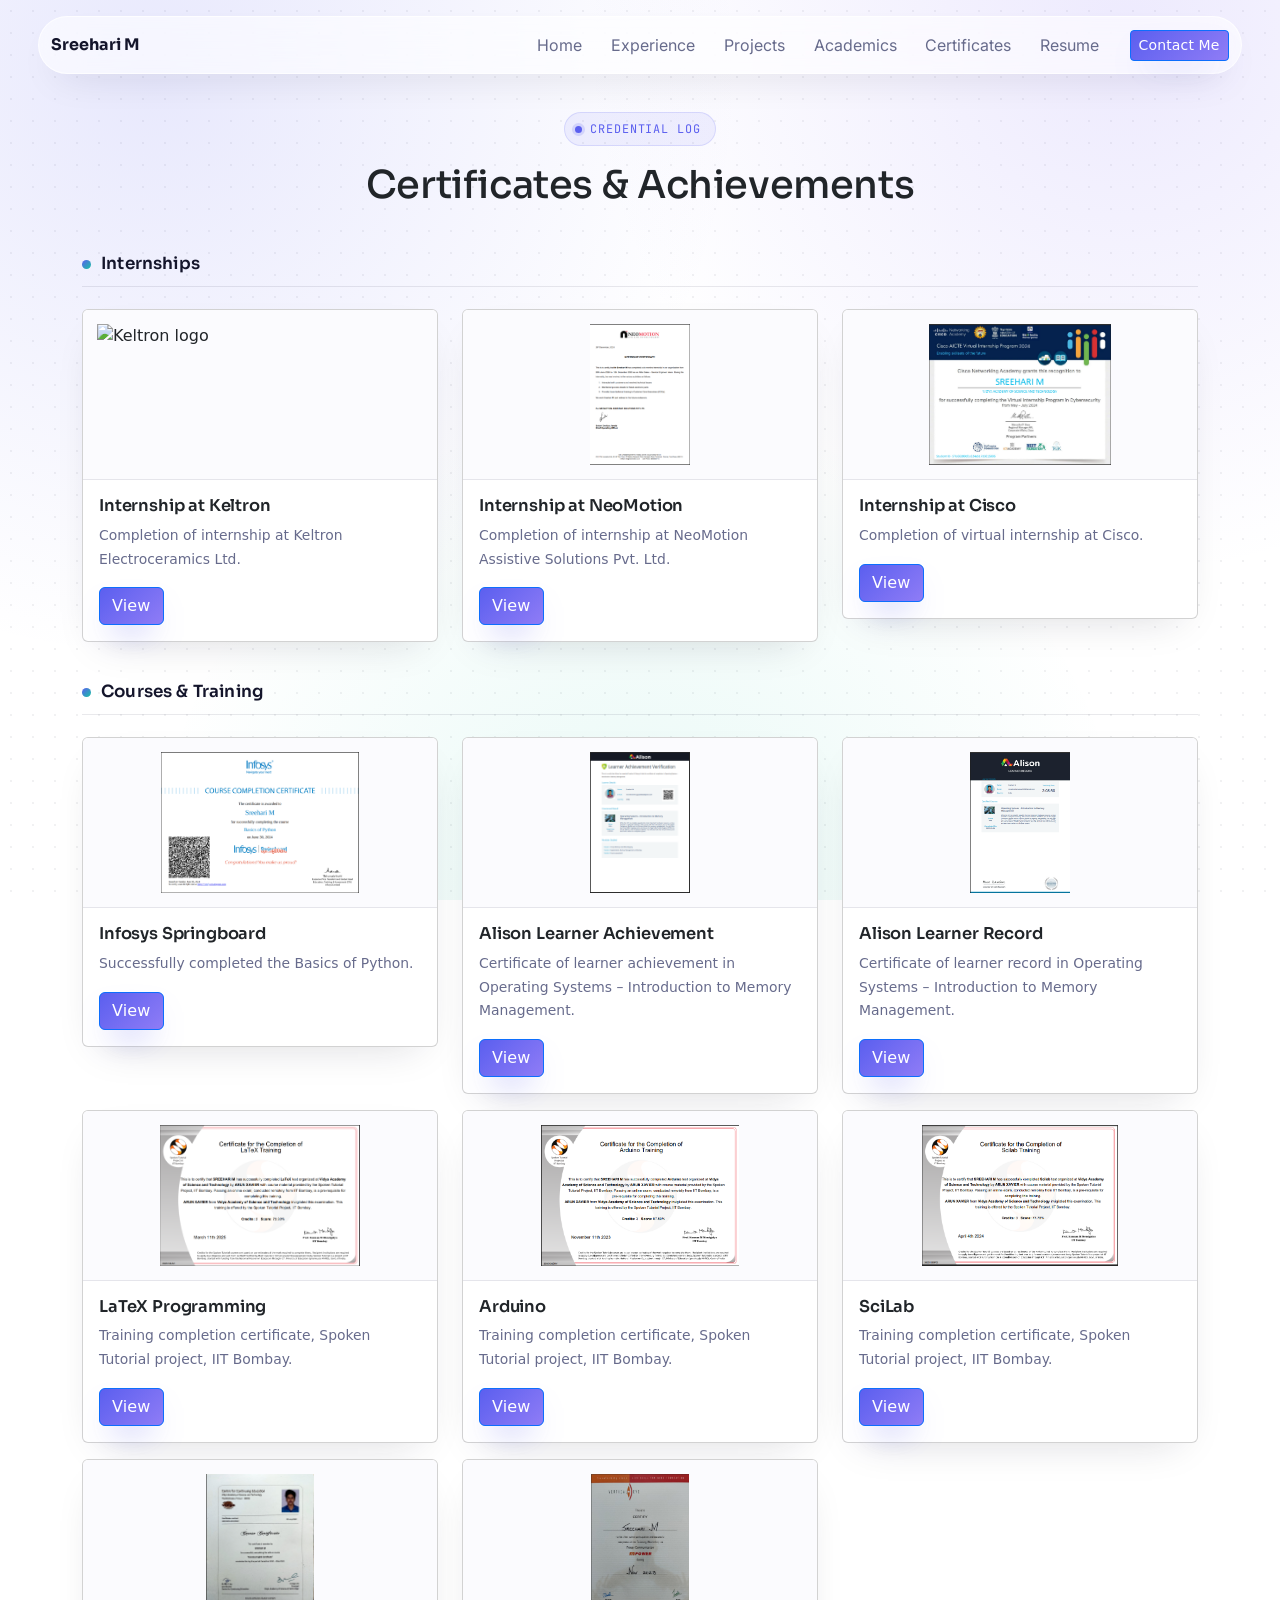
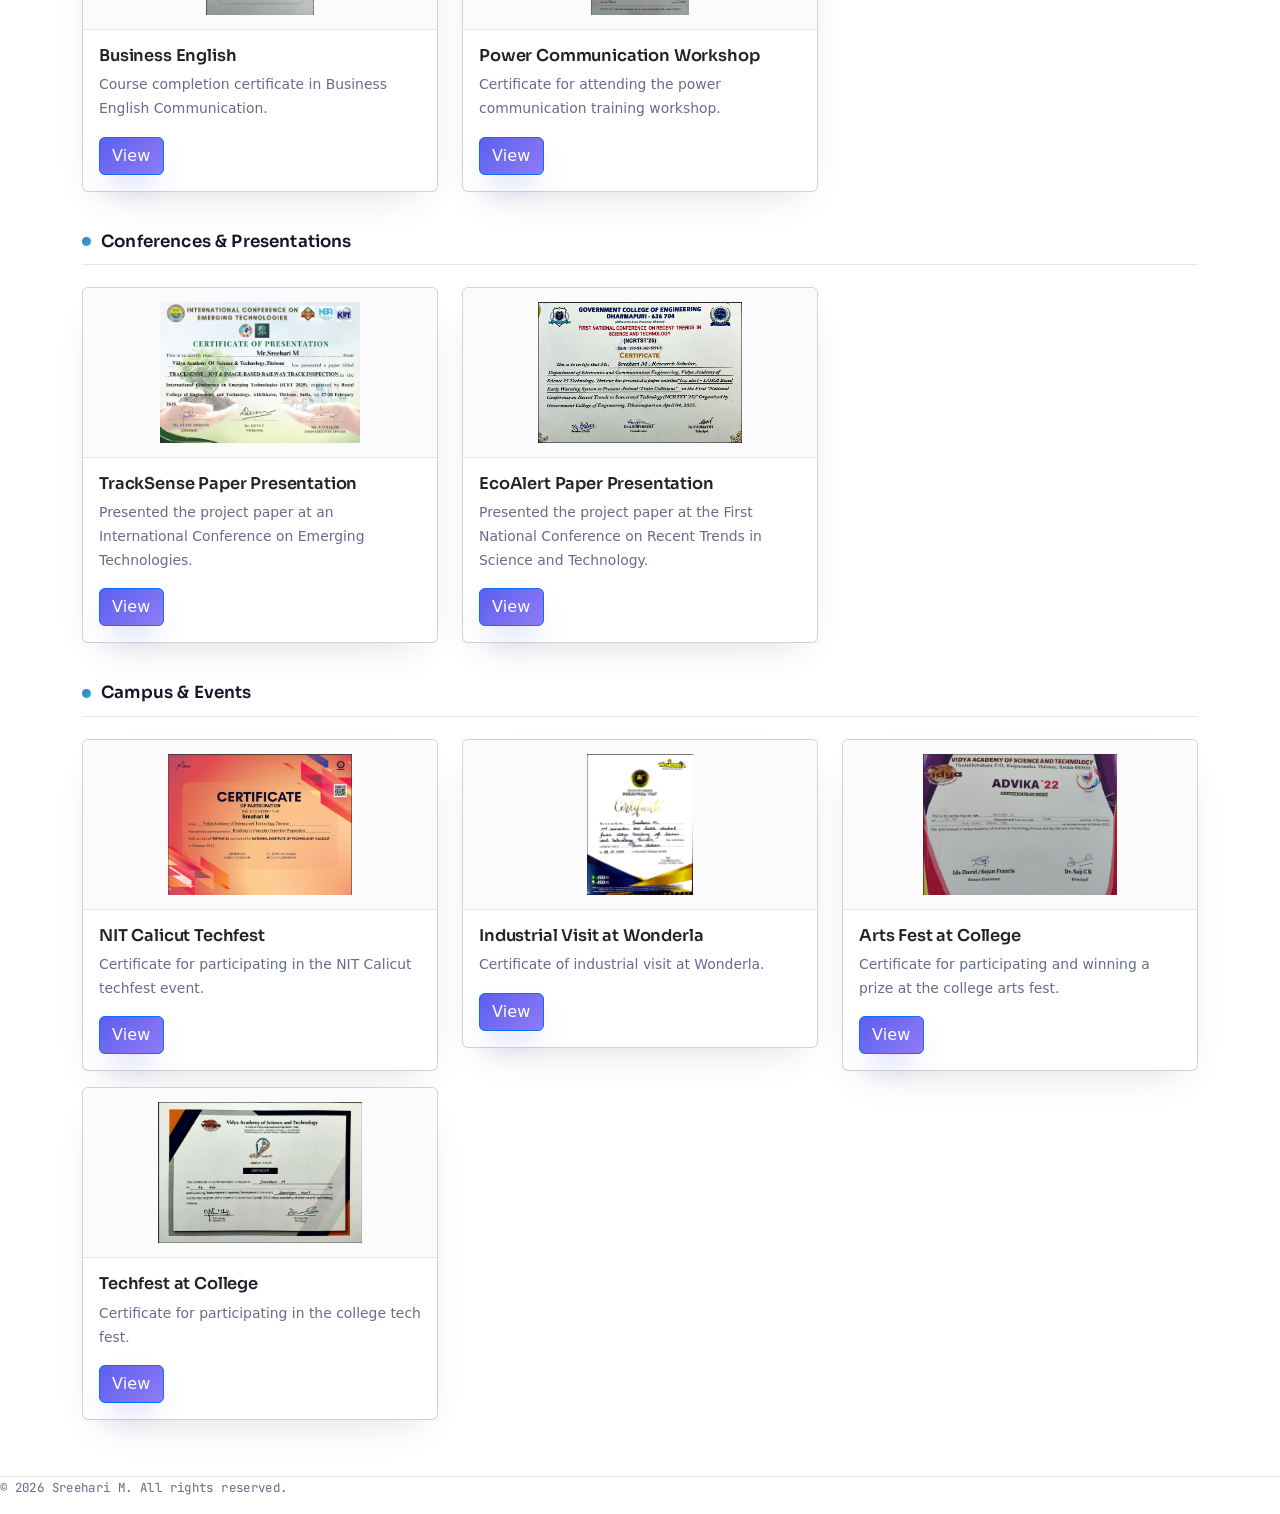
==== certificates.html @ 3313761b "initial commit" ====
<!DOCTYPE html>
<html lang="en">
<head>
    <meta charset="UTF-8">
    <meta name="viewport" content="width=device-width, initial-scale=1.0">
    <title>Sreehari M | Certificates</title>
    <link rel="stylesheet" href="theme.css">
    <link rel="stylesheet" href="certificates.css">
    <link rel="stylesheet" href="style.css">
    <link href="https://cdn.jsdelivr.net/npm/bootstrap@5.3.8/dist/css/bootstrap.min.css" rel="stylesheet" integrity="sha384-sRIl4kxILFvY47J16cr9ZwB07vP4J8+LH7qKQnuqkuIAvNWLzeN8tE5YBujZqJLB" crossorigin="anonymous">
</head>
<body>

<div id="nav-placeholder"></div>

<div class="container">

  <div class="page-heading">
    <p class="eyebrow">Credential Log</p>
    <h1>Certificates &amp; Achievements</h1>
  </div>

  <section class="cert-group">
    <h2 class="group-title">Internships</h2>
    <div class="row mb-4">
      <div class="col-lg-4 col-md-6 col-12 mb-3">
        <div class="card">
          <img src="Keltron_intern.png" class="card-img-top" alt="Keltron logo" oncontextmenu="return false;">
          <div class="card-body">
            <h5 class="card-title">Internship at Keltron</h5>
            <p class="card-text">Completion of internship at Keltron Electroceramics Ltd.</p>
            <a href="Keltron Internship.pdf" target="_blank" class="btn btn-primary">View</a>
          </div>
        </div>
      </div>
      <div class="col-lg-4 col-md-6 col-12 mb-3">
        <div class="card">
          <img src="neomotion_intern.png" class="card-img-top" alt="NeoMotion logo" oncontextmenu="return false;">
          <div class="card-body">
            <h5 class="card-title">Internship at NeoMotion</h5>
            <p class="card-text">Completion of internship at NeoMotion Assistive Solutions Pvt. Ltd.</p>
            <a href="Sreehari M - Internship Certificate - NeoMotion Assistive Solutions Pvt.Ltd (1).pdf" target="_blank" class="btn btn-primary">View</a>
          </div>
        </div>
      </div>
      <div class="col-lg-4 col-md-6 col-12 mb-3">
        <div class="card">
          <img src="cisco cybersecurity.png" class="card-img-top" alt="Cisco logo" oncontextmenu="return false;">
          <div class="card-body">
            <h5 class="card-title">Internship at Cisco</h5>
            <p class="card-text">Completion of virtual internship at Cisco.</p>
            <a href="Sreehari M_merged.pdf" target="_blank" class="btn btn-primary">View</a>
          </div>
        </div>
      </div>
    </div>
  </section>

  <section class="cert-group">
    <h2 class="group-title">Courses &amp; Training</h2>
    <div class="row mb-4">
      <div class="col-lg-4 col-md-6 col-12 mb-3">
        <div class="card">
          <img src="Infosys.png" class="card-img-top" alt="Infosys Springboard logo" oncontextmenu="return false;">
          <div class="card-body">
            <h5 class="card-title">Infosys Springboard</h5>
            <p class="card-text">Successfully completed the Basics of Python.</p>
            <a href="Infosys python.pdf" target="_blank" class="btn btn-primary">View</a>
          </div>
        </div>
      </div>
      <div class="col-lg-4 col-md-6 col-12 mb-3">
        <div class="card">
          <img src="alison_learner_achievement.png" class="card-img-top" alt="Alison logo" oncontextmenu="return false;">
          <div class="card-body">
            <h5 class="card-title">Alison Learner Achievement</h5>
            <p class="card-text">Certificate of learner achievement in Operating Systems &ndash; Introduction to Memory Management.</p>
            <a href="alison Learner verification.pdf" target="_blank" class="btn btn-primary">View</a>
          </div>
        </div>
      </div>
      <div class="col-lg-4 col-md-6 col-12 mb-3">
        <div class="card">
          <img src="alison_learner_record.png" class="card-img-top" alt="Alison logo" oncontextmenu="return false;">
          <div class="card-body">
            <h5 class="card-title">Alison Learner Record</h5>
            <p class="card-text">Certificate of learner record in Operating Systems &ndash; Introduction to Memory Management.</p>
            <a href="Alison Learner record .pdf" target="_blank" class="btn btn-primary">View</a>
          </div>
        </div>
      </div>
      <div class="col-lg-4 col-md-6 col-12 mb-3">
        <div class="card">
          <img src="spokentutorial_latex.png" class="card-img-top" alt="Spoken Tutorial logo" oncontextmenu="return false;">
          <div class="card-body">
            <h5 class="card-title">LaTeX Programming</h5>
            <p class="card-text">Training completion certificate, Spoken Tutorial project, IIT Bombay.</p>
            <a href="SREEHARI-M-latex.pdf" target="_blank" class="btn btn-primary">View</a>
          </div>
        </div>
      </div>
      <div class="col-lg-4 col-md-6 col-12 mb-3">
        <div class="card">
          <img src="spokentutorial_arduino.png" class="card-img-top" alt="Spoken Tutorial logo" oncontextmenu="return false;">
          <div class="card-body">
            <h5 class="card-title">Arduino</h5>
            <p class="card-text">Training completion certificate, Spoken Tutorial project, IIT Bombay.</p>
            <a href="SREEHARI-M-Participant-Certificate.pdf" target="_blank" class="btn btn-primary">View</a>
          </div>
        </div>
      </div>
      <div class="col-lg-4 col-md-6 col-12 mb-3">
        <div class="card">
          <img src="spokentutorial_scilab.png" class="card-img-top" alt="Spoken Tutorial logo" oncontextmenu="return false;">
          <div class="card-body">
            <h5 class="card-title">SciLab</h5>
            <p class="card-text">Training completion certificate, Spoken Tutorial project, IIT Bombay.</p>
            <a href="SREEHARI-M-Participant-Certificate(1).pdf" target="_blank" class="btn btn-primary">View</a>
          </div>
        </div>
      </div>
      <div class="col-lg-4 col-md-6 col-12 mb-3">
        <div class="card">
          <img src="BEC.png" class="card-img-top" alt="Business English Communication logo" oncontextmenu="return false;">
          <div class="card-body">
            <h5 class="card-title">Business English</h5>
            <p class="card-text">Course completion certificate in Business English Communication.</p>
            <a href="Business English Communication .pdf" target="_blank" class="btn btn-primary">View</a>
          </div>
        </div>
      </div>
      <div class="col-lg-4 col-md-6 col-12 mb-3">
        <div class="card">
          <img src="mpower.png" class="card-img-top" alt="mpower workshop logo" oncontextmenu="return false;">
          <div class="card-body">
            <h5 class="card-title">Power Communication Workshop</h5>
            <p class="card-text">Certificate for attending the power communication training workshop.</p>
            <a href="mpower.pdf" target="_blank" class="btn btn-primary">View</a>
          </div>
        </div>
      </div>
    </div>
  </section>

  <section class="cert-group">
    <h2 class="group-title">Conferences &amp; Presentations</h2>
    <div class="row mb-4">
      <div class="col-lg-4 col-md-6 col-12 mb-3">
        <div class="card">
          <img src="Paper presentation_.jpg" class="card-img-top" alt="Paper presentation certificate" oncontextmenu="return false;">
          <div class="card-body">
            <h5 class="card-title">TrackSense Paper Presentation</h5>
            <p class="card-text">Presented the project paper at an International Conference on Emerging Technologies.</p>
            <a href="Paper presentation_.jpg" target="_blank" class="btn btn-primary">View</a>
          </div>
        </div>
      </div>
      <div class="col-lg-4 col-md-6 col-12 mb-3">
        <div class="card">
          <img src="ecoalert_presentation.png" class="card-img-top" alt="EcoAlert paper presentation certificate" oncontextmenu="return false;">
          <div class="card-body">
            <h5 class="card-title">EcoAlert Paper Presentation</h5>
            <p class="card-text">Presented the project paper at the First National Conference on Recent Trends in Science and Technology.</p>
            <a href="ecoalert paper presentation .pdf" target="_blank" class="btn btn-primary">View</a>
          </div>
        </div>
      </div>
    </div>
  </section>

  <section class="cert-group">
    <h2 class="group-title">Campus &amp; Events</h2>
    <div class="row mb-4">
      <div class="col-lg-4 col-md-6 col-12 mb-3">
        <div class="card">
          <img src="NIT_roadmap.png" class="card-img-top" alt="NIT Calicut logo" oncontextmenu="return false;">
          <div class="card-body">
            <h5 class="card-title">NIT Calicut Techfest</h5>
            <p class="card-text">Certificate for participating in the NIT Calicut techfest event.</p>
            <a href="Sreehari M_NIT_certificate.pdf" target="_blank" class="btn btn-primary">View</a>
          </div>
        </div>
      </div>
      <div class="col-lg-4 col-md-6 col-12 mb-3">
        <div class="card">
          <img src="wonderla_intern.png" class="card-img-top" alt="Wonderla logo" oncontextmenu="return false;">
          <div class="card-body">
            <h5 class="card-title">Industrial Visit at Wonderla</h5>
            <p class="card-text">Certificate of industrial visit at Wonderla.</p>
            <a href="Wonderla__IV.pdf" target="_blank" class="btn btn-primary">View</a>
          </div>
        </div>
      </div>
      <div class="col-lg-4 col-md-6 col-12 mb-3">
        <div class="card">
          <img src="arts.png" class="card-img-top" alt="Arts fest certificate" oncontextmenu="return false;">
          <div class="card-body">
            <h5 class="card-title">Arts Fest at College</h5>
            <p class="card-text">Certificate for participating and winning a prize at the college arts fest.</p>
            <a href="Advika Arts.pdf" target="_blank" class="btn btn-primary">View</a>
          </div>
        </div>
      </div>
      <div class="col-lg-4 col-md-6 col-12 mb-3">
        <div class="card">
          <img src="tech.png" class="card-img-top" alt="Tech fest certificate" oncontextmenu="return false;">
          <div class="card-body">
            <h5 class="card-title">Techfest at College</h5>
            <p class="card-text">Certificate for participating in the college tech fest.</p>
            <a href="vyvidh tech.pdf" target="_blank" class="btn btn-primary">View</a>
          </div>
        </div>
      </div>
    </div>
  </section>


</div>

<footer class="footer">
  <p>&copy; 2026 Sreehari M. All rights reserved.</p>
</footer>

<script src="https://cdn.jsdelivr.net/npm/bootstrap@5.3.8/dist/js/bootstrap.bundle.min.js" integrity="sha384-FKyoEForCGlyvwx9Hj09JcYn3nv7wiPVlz7YYwJrWVcXK/BmnVDxM+D2scQbITxI" crossorigin="anonymous"></script>
<script>
  fetch('navbar.html')
    .then(res => res.text())
    .then(data => {
      document.getElementById('nav-placeholder').innerHTML = data;
    });
</script>
</body>
</html>
---- theme.css ----
@import url('https://fonts.googleapis.com/css2?family=Sora:wght@500;600;700;800&family=Inter:wght@400;500;600;700&family=JetBrains+Mono:wght@400;500;600&display=swap');

:root {
  /* --- color tokens --- */
  --bg: #f4f5fc;
  --bg-2: #eceffb;
  --surface: 255, 255, 255;      /* rgb triplet, used with alpha for glass */
  --ink: #14152b;
  --muted: #676b8c;
  --indigo: #5b5fef;
  --indigo-2: #8f7cf6;
  --mint: #17c3a2;
  --amber: #f6a94a;

  --line: rgba(20, 21, 43, 0.09);
  --line-soft: rgba(20, 21, 43, 0.05);
  --glass-border: rgba(255, 255, 255, 0.7);

  /* --- scale --- */
  --radius-lg: 28px;
  --radius-md: 20px;
  --radius-sm: 12px;
  --shadow-lift: 0 30px 70px -25px rgba(91, 95, 239, 0.35);
  --shadow-soft: 0 16px 40px -20px rgba(20, 21, 43, 0.18);
  --nav-height: 92px;

  /* --- type --- */
  --font-display: 'Sora', 'Segoe UI', sans-serif;
  --font-body: 'Inter', 'Segoe UI', sans-serif;
  --font-mono: 'JetBrains Mono', 'Courier New', monospace;
}

/* ---------------------------------------------------------------------- */
/* Reset / base                                                           */
/* ---------------------------------------------------------------------- */
* { box-sizing: border-box; }

html { scroll-behavior: smooth; }

body {
  background-color: var(--bg);
  background-image:
    radial-gradient(circle at 12% 8%, rgba(91, 95, 239, 0.14), transparent 42%),
    radial-gradient(circle at 88% 4%, rgba(143, 124, 246, 0.16), transparent 38%),
    radial-gradient(circle at 50% 100%, rgba(23, 195, 162, 0.10), transparent 45%),
    radial-gradient(rgba(20, 21, 43, 0.06) 1px, transparent 1px);
  background-size: auto, auto, auto, 22px 22px;
  background-attachment: fixed;
  color: var(--ink);
  font-family: var(--font-body);
  padding-top: var(--nav-height);
  min-height: 100vh;
}

h1, h2, h3, h4, h5, h6 {
  font-family: var(--font-display);
  color: var(--ink);
  letter-spacing: -0.01em;
}

a { color: var(--indigo); text-decoration: none; }
a:hover { color: var(--indigo-2); }

p { color: var(--muted); line-height: 1.7; }

::selection { background: var(--indigo); color: #fff; }

:focus-visible {
  outline: 2px solid var(--indigo);
  outline-offset: 3px;
}

@media (prefers-reduced-motion: reduce) {
  *, *::before, *::after {
    animation-duration: 0.001ms !important;
    animation-iteration-count: 1 !important;
    transition-duration: 0.001ms !important;
    scroll-behavior: auto !important;
  }
}

/* ---------------------------------------------------------------------- */
/* Eyebrow — soft glass pill badge                                        */
/* ---------------------------------------------------------------------- */
.eyebrow {
  font-family: var(--font-mono);
  font-size: 0.74rem;
  letter-spacing: 0.08em;
  text-transform: uppercase;
  color: var(--indigo);
  display: inline-flex;
  align-items: center;
  gap: 8px;
  margin-bottom: 16px;
  padding: 6px 14px 6px 10px;
  border-radius: 999px;
  background: rgba(91, 95, 239, 0.08);
  border: 1px solid rgba(91, 95, 239, 0.16);
}
.eyebrow::before {
  content: "";
  width: 7px; height: 7px;
  border-radius: 50%;
  background: var(--indigo);
  box-shadow: 0 0 0 3px rgba(91, 95, 239, 0.18);
}

/* ---------------------------------------------------------------------- */
/* Rail-divider — soft fading gradient line between sections              */
/* ---------------------------------------------------------------------- */
.rail-divider {
  position: relative;
  height: 1px;
  max-width: 900px;
  margin: 10px auto 30px;
  background: linear-gradient(90deg, transparent, var(--line) 20%, var(--line) 80%, transparent);
}

/* ---------------------------------------------------------------------- */
/* Status chip                                                            */
/* ---------------------------------------------------------------------- */
.status-chip {
  display: inline-flex;
  align-items: center;
  gap: 7px;
  font-family: var(--font-mono);
  font-size: 0.7rem;
  letter-spacing: 0.06em;
  text-transform: uppercase;
  padding: 5px 12px;
  border-radius: 999px;
  border: 1px solid var(--line);
  color: var(--muted);
  background: rgba(255, 255, 255, 0.6);
}
.status-chip .dot {
  width: 6px; height: 6px; border-radius: 50%;
  background: var(--mint);
}
.status-chip.ongoing .dot { background: var(--amber); }
.status-chip.ongoing { color: #b4761f; background: rgba(246, 169, 74, 0.12); border-color: rgba(246, 169, 74, 0.25); }
.status-chip.complete { color: #0f9c81; background: rgba(23, 195, 162, 0.12); border-color: rgba(23, 195, 162, 0.25); }

/* ---------------------------------------------------------------------- */
/* Navbar                                                                  */
/* ---------------------------------------------------------------------- */
.navbar {
  position: fixed;
  top: 0; left: 0; right: 0;
  z-index: 1030;
  width: min(1300px, 94%);
  margin: 16px auto 0;
  border-radius: 999px;
  background: rgba(255, 255, 255, 0.6);
  backdrop-filter: blur(20px) saturate(160%);
  -webkit-backdrop-filter: blur(20px) saturate(160%);
  border: 1px solid var(--glass-border);
  box-shadow: var(--shadow-soft);
  padding: 0.45rem 0.7rem;
}
.navbar:hover {
  box-shadow: var(--shadow-lift);
  transition: box-shadow 0.3s ease;
}

.navbar-brand {
  display: inline-flex;
  align-items: center;
  gap: 10px;
  font-family: var(--font-display);
  font-weight: 700;
  color: var(--ink) !important;
}
.brand-mark {
  font-family: var(--font-display);
  font-weight: 700;
  font-size: 0.85rem;
  color: #fff;
  background: linear-gradient(135deg, var(--indigo), var(--indigo-2));
  border-radius: 10px;
  padding: 6px 9px;
  letter-spacing: 0.01em;
  box-shadow: 0 8px 18px -8px rgba(91, 95, 239, 0.7);
}
.brand-text { font-size: 1rem; }
@media (max-width: 420px) { .brand-text { display: none; } }

.navbar-toggler {
  border: 1px solid var(--line) !important;
  border-radius: 8px !important;
}
.navbar-toggler:focus { box-shadow: none; }

.nav-link {
  font-family: var(--font-body);
  font-weight: 500;
  color: var(--muted) !important;
  position: relative;
  transition: color 0.25s ease;
  padding: 0.5rem 0.9rem !important;
}
.nav-link::after {
  content: "";
  position: absolute;
  left: 14px; right: 14px; bottom: 4px;
  height: 2px;
  background: linear-gradient(90deg, var(--indigo), var(--indigo-2));
  border-radius: 2px;
  transform: scaleX(0);
  transform-origin: left;
  transition: transform 0.25s ease;
}
.nav-link:hover { color: var(--ink) !important; background: transparent; }
.nav-link:hover::after { transform: scaleX(1); }

@media (max-width: 991px) {
  .navbar-nav { padding-top: 0.75rem; }
  .nav-item { padding: 2px 0; }
  .navbar-collapse {
    background: rgba(255, 255, 255, 0.85);
    backdrop-filter: blur(14px);
    border-radius: 18px;
    margin-top: 10px;
    padding: 10px 6px 16px;
    border: 1px solid var(--line);
  }
  .buttoncontactme { margin-top: 10px; }
}

/* ---------------------------------------------------------------------- */
/* Buttons                                                                 */
/* ---------------------------------------------------------------------- */
.btn {
  font-family: var(--font-body);
  font-weight: 600;
  border-radius: 999px;
  padding: 0.62rem 1.5rem;
  font-size: 0.95rem;
  letter-spacing: 0.01em;
  transition: transform 0.25s ease, box-shadow 0.25s ease, background 0.25s ease, color 0.25s ease;
}

.btn-primary {
  background: linear-gradient(135deg, var(--indigo), var(--indigo-2));
  border: none;
  color: #fff !important;
  box-shadow: 0 16px 32px -14px rgba(91, 95, 239, 0.65);
}
.btn-primary:hover, .btn-primary:focus {
  transform: translateY(-2px);
  box-shadow: 0 20px 40px -14px rgba(91, 95, 239, 0.75);
  color: #fff !important;
}

.btn-outline-primary {
  border: 1.5px solid rgba(91, 95, 239, 0.35);
  color: var(--indigo) !important;
  background: rgba(255, 255, 255, 0.6);
}
.btn-outline-primary:hover, .btn-outline-primary:focus {
  background: var(--indigo);
  border-color: var(--indigo);
  color: #fff !important;
  transform: translateY(-2px);
  box-shadow: 0 16px 32px -16px rgba(91, 95, 239, 0.6);
}

.btn-sm { padding: 0.45rem 1.1rem; font-size: 0.85rem; }

/* ---------------------------------------------------------------------- */
/* Cards (bootstrap .card override, shared by all inner pages)            */
/* ---------------------------------------------------------------------- */
.card {
  background: rgba(var(--surface), 0.68);
  backdrop-filter: blur(18px) saturate(160%);
  -webkit-backdrop-filter: blur(18px) saturate(160%);
  border: 1px solid var(--glass-border);
  color: var(--ink);
  box-shadow: var(--shadow-soft);
  border-radius: var(--radius-md);
}

.card-title {
  font-family: var(--font-display);
  font-weight: 600;
  color: var(--ink);
}
.card-text { color: var(--muted); }

/* ---------------------------------------------------------------------- */
/* Footer                                                                  */
/* ---------------------------------------------------------------------- */
.footer {
  background: rgba(255, 255, 255, 0.5);
  backdrop-filter: blur(12px);
  border-top: 1px solid var(--line);
  color: var(--muted);
  font-family: var(--font-mono);
  font-size: 0.78rem;
  letter-spacing: 0.03em;
}

/* ---------------------------------------------------------------------- */
/* Icon row (social links)                                                 */
/* ---------------------------------------------------------------------- */
.icon-row a {
  display: inline-flex;
  align-items: center;
  justify-content: center;
  width: 44px;
  height: 44px;
  border-radius: 50%;
  border: 1px solid var(--glass-border);
  color: var(--ink) !important;
  background: rgba(255, 255, 255, 0.55);
  box-shadow: var(--shadow-soft);
  transition: border-color 0.25s ease, color 0.25s ease, transform 0.25s ease, background 0.25s ease;
}
.icon-row a:hover {
  border-color: var(--indigo);
  color: var(--indigo) !important;
  background: #fff;
  transform: translateY(-3px);
}
---- certificates.css ----
html, body { scroll-behavior: smooth; }

.container {
  margin-top: 20px;
  margin-bottom: 40px;
  max-width: 1200px;
}

.page-heading {
  text-align: center;
  max-width: 640px;
  margin: 20px auto 46px;
}
.page-heading h1 { font-size: clamp(1.8rem, 4vw, 2.4rem); margin: 0 0 10px; }
.page-sub { font-size: 0.95rem; }

.cert-group { margin-bottom: 20px; }

.group-title {
  font-size: 1.05rem;
  font-family: var(--font-display);
  font-weight: 600;
  color: var(--ink);
  letter-spacing: 0.01em;
  padding-bottom: 12px;
  margin-bottom: 22px;
  border-bottom: 1px solid var(--line);
  display: flex;
  align-items: center;
  gap: 10px;
}
.group-title::before {
  content: "";
  width: 9px; height: 9px;
  border-radius: 50%;
  background: linear-gradient(135deg, var(--indigo), var(--mint));
  flex-shrink: 0;
}

.card {
  width: 100%;
  height: 100%;
  border-radius: var(--radius-md);
  transition: box-shadow 0.25s ease, transform 0.25s ease;
  display: flex;
  flex-direction: column;
}

.card:hover {
  box-shadow: var(--shadow-lift);
  transform: translateY(-5px);
}

.card-img-top {
  height: 170px;
  object-fit: contain;
  width: 100%;
  padding: 14px;
  background-color: #fbfbfe;
  border-bottom: 1px solid var(--line);
}

.card-body {
  display: flex;
  flex-direction: column;
  flex: 1;
  padding: 1.2rem 1.3rem 1.4rem;
}

.card-title { font-size: 1.02rem; margin-bottom: 6px; }
.card-text { font-size: 0.87rem; flex-grow: 1; margin-bottom: 16px; }

.card-body .btn { align-self: flex-start; }

.footer {
  width: 100%;
  margin-top: auto;
}
---- style.css ----
html {
  scroll-behavior: smooth;
}
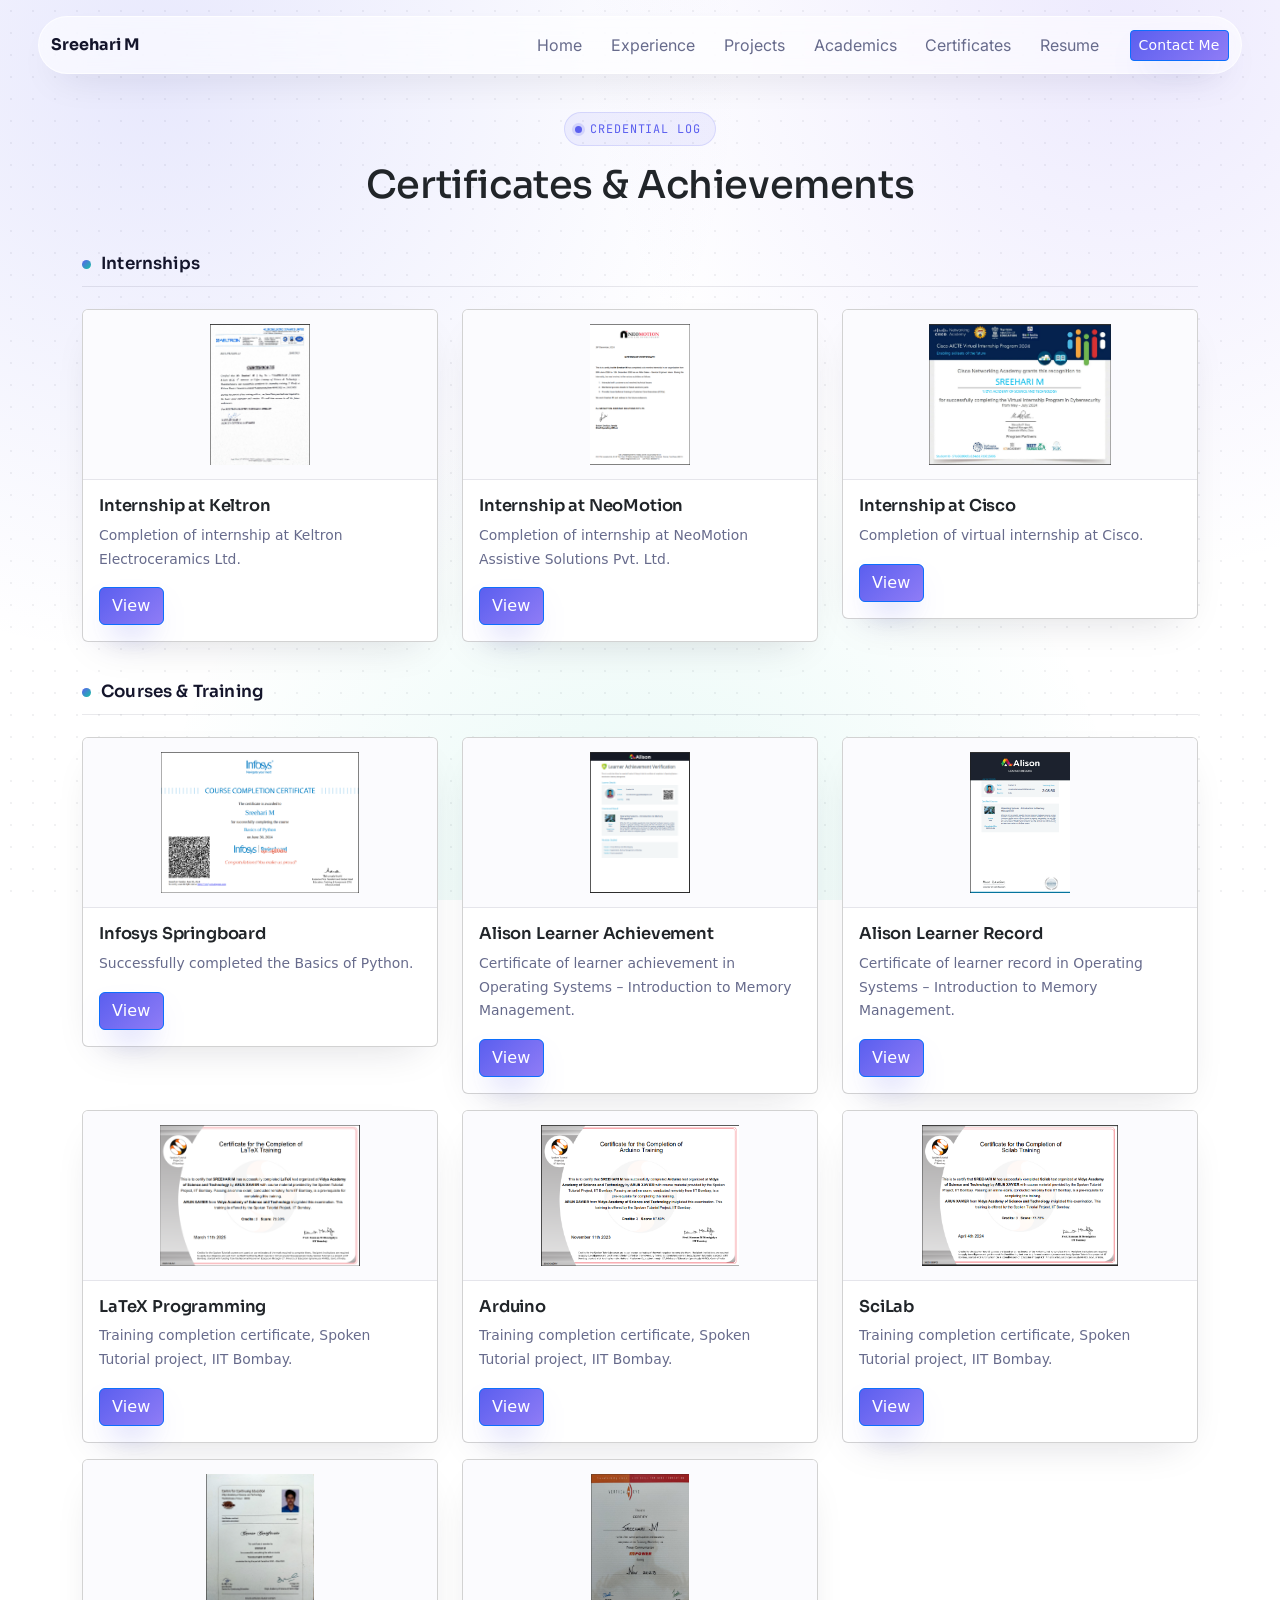
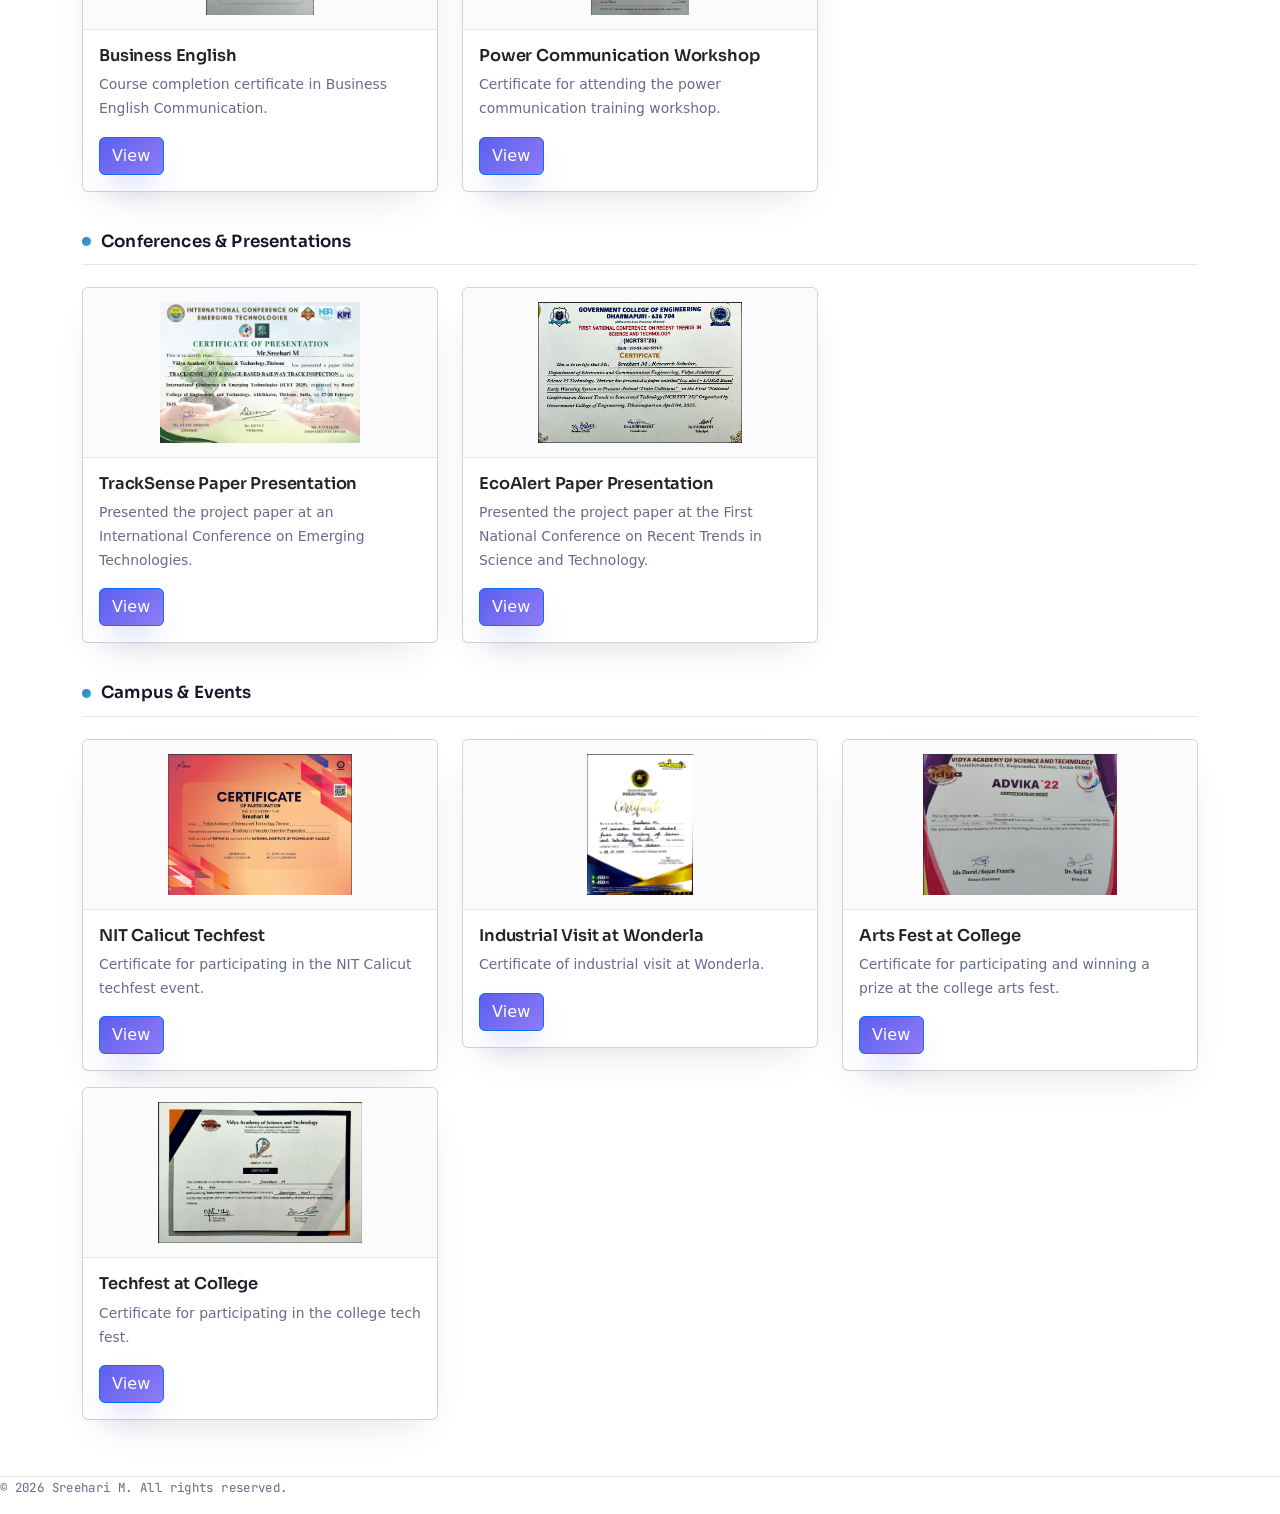
==== commit b58ac809: "Update certificates.html" ====
--- a/certificates.html
+++ b/certificates.html
@@ -25,7 +25,7 @@
     <div class="row mb-4">
       <div class="col-lg-4 col-md-6 col-12 mb-3">
         <div class="card">
-          <img src="Keltron_intern.png" class="card-img-top" alt="Keltron logo" oncontextmenu="return false;">
+          <img src="keltron_intern.png" class="card-img-top" alt="Keltron logo" oncontextmenu="return false;">
           <div class="card-body">
             <h5 class="card-title">Internship at Keltron</h5>
             <p class="card-text">Completion of internship at Keltron Electroceramics Ltd.</p>
